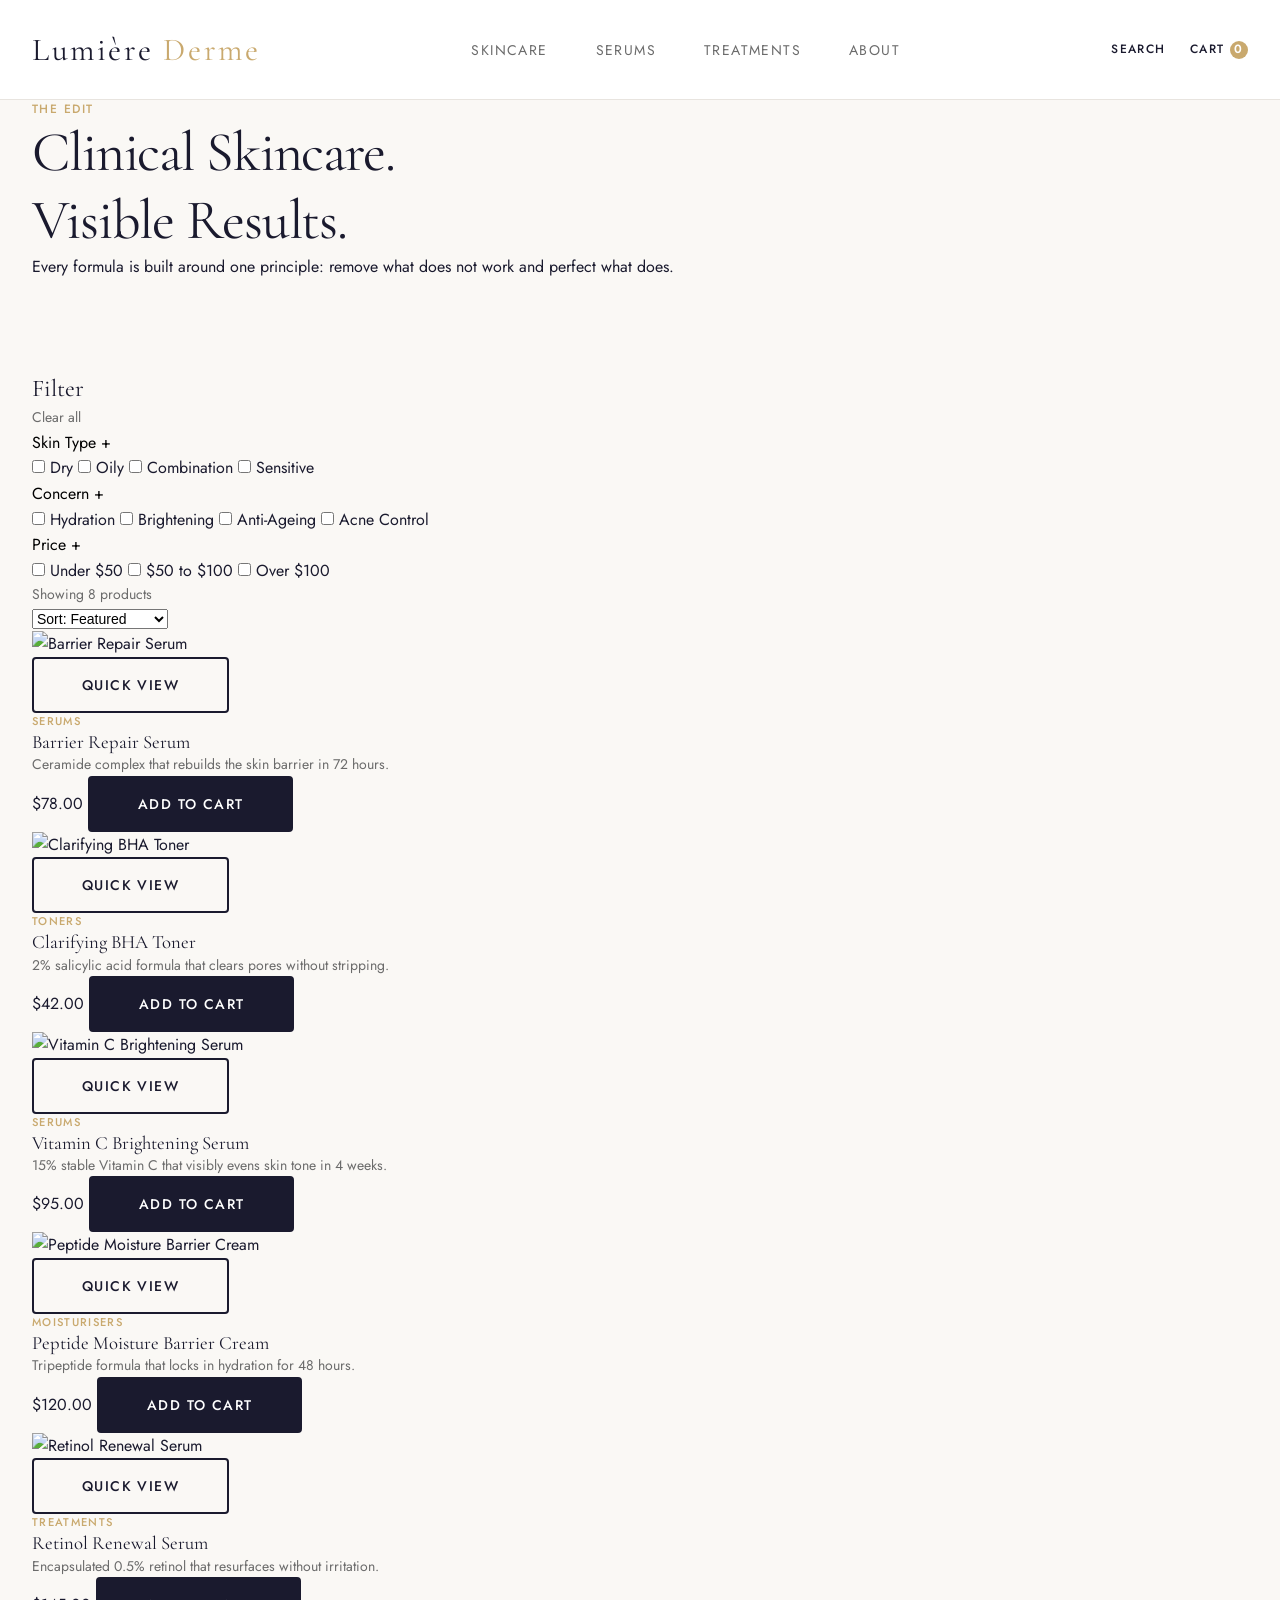
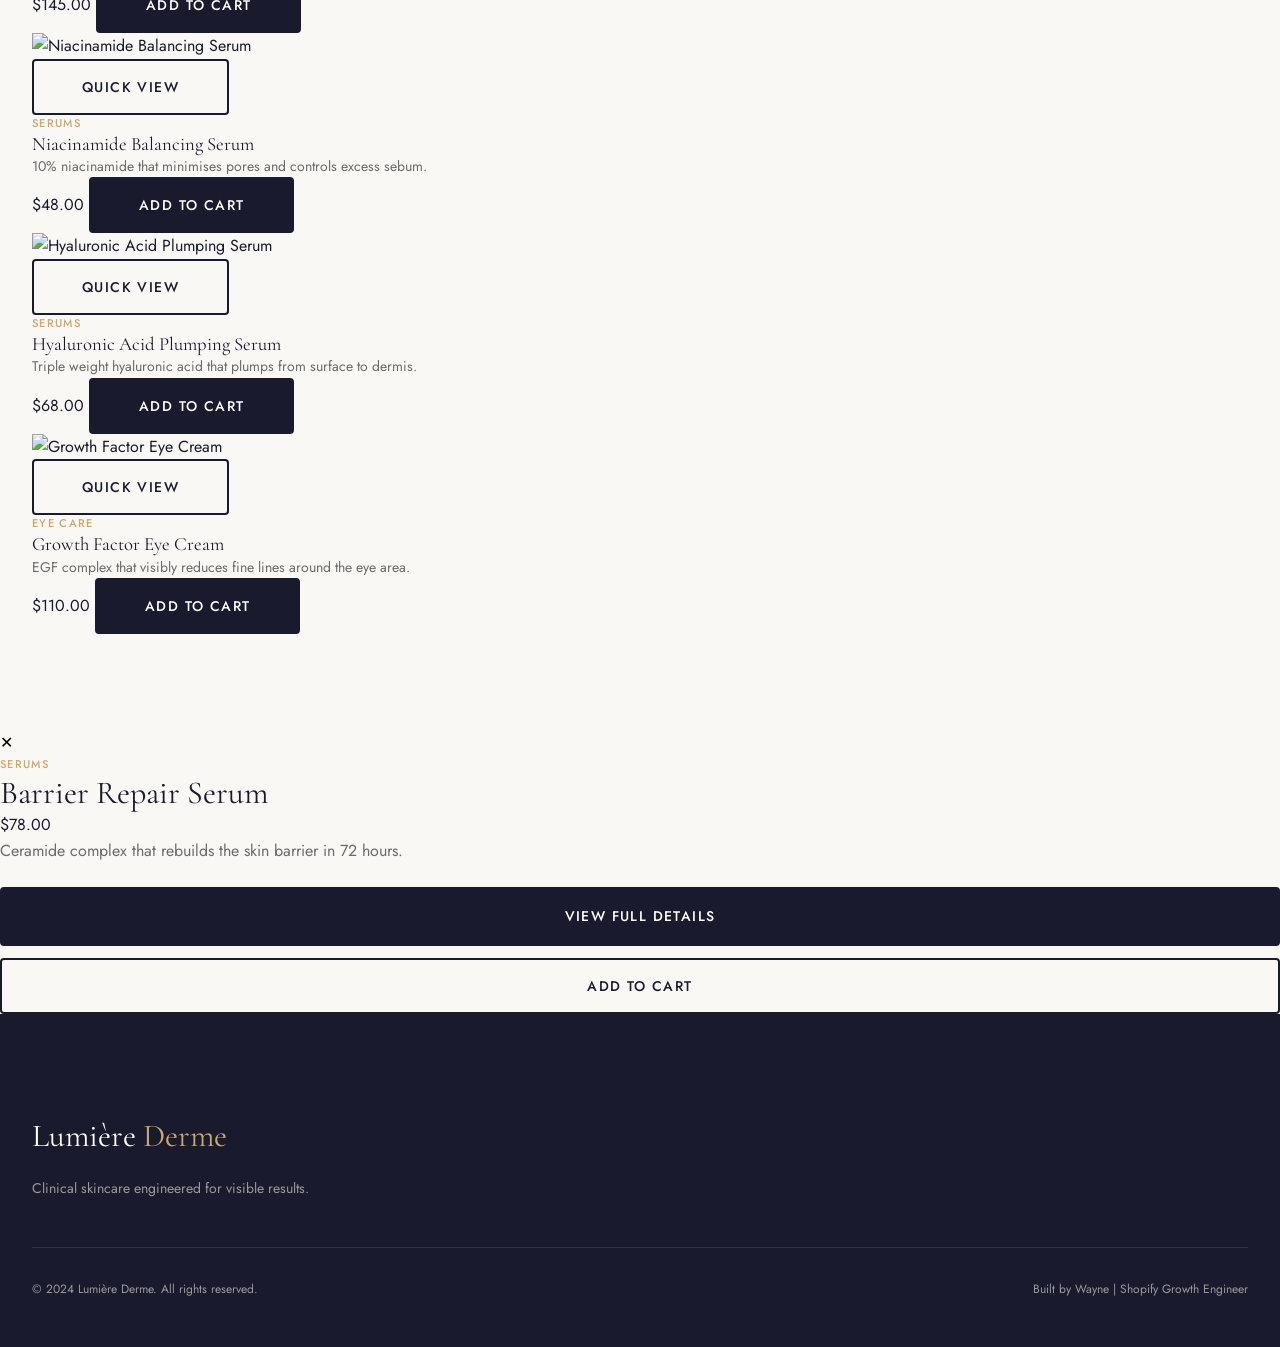
==== Index.html @ 7411b0d2 "Add initial Index.html for Lumière Derme" ====
<!DOCTYPE html>
<html lang="en">
<head>
  <meta charset="UTF-8" />
  <meta name="viewport" content="width=device-width, initial-scale=1.0" />
  <title>Collections — Lumière Derme</title>
  <meta name="description" content="Shop the Lumière Derme collection. Clinical skincare engineered for visible results." />

  <!-- Google Fonts -->
  <link rel="preconnect" href="https://fonts.googleapis.com" />
  <link rel="preconnect" href="https://fonts.gstatic.com" crossorigin />
  <link href="https://fonts.googleapis.com/css2?family=Cormorant+Garamond:wght@300;400;500;600&family=Jost:wght@300;400;500;600&display=swap" rel="stylesheet" />

  <!-- Styles -->
  <link rel="stylesheet" href="assets/css/theme.css" />
  <link rel="stylesheet" href="assets/css/sections.css" />
</head>

<body>

  <!-- ================================================
       NAVIGATION
       In Shopify: sections/header.liquid
       ================================================ -->
  <nav class="nav">
    <div class="container">
      <div class="nav__inner">
        <a href="index.html" class="nav__logo">Lumière <span>Derme</span></a>
        <ul class="nav__links">
          <li><a href="#">Skincare</a></li>
          <li><a href="#">Serums</a></li>
          <li><a href="#">Treatments</a></li>
          <li><a href="#">About</a></li>
        </ul>
        <div class="nav__actions">
          <a href="#" class="text-sm text-uppercase">Search</a>
          <a href="#" class="text-sm text-uppercase">
            Cart <span class="nav__cart-count">0</span>
          </a>
        </div>
      </div>
    </div>
  </nav>

  <!-- ================================================
       SECTION 1: COLLECTION HERO BANNER
       In Shopify: sections/collection-hero.liquid
       Schema: heading, subtext, background colour
       ================================================ -->
  <section class="collection-hero">
    <div class="container">
      <div class="collection-hero__inner">
        <p class="text-uppercase text-accent">The Edit</p>
        <h1 class="collection-hero__heading heading-xl">Clinical Skincare.<br>Visible Results.</h1>
        <p class="collection-hero__subtext">Every formula is built around one principle: remove what does not work and perfect what does.</p>
      </div>
    </div>
  </section>

  <!-- ================================================
       SECTION 2: COLLECTION GRID WITH FILTER SIDEBAR
       In Shopify: sections/main-collection.liquid
       Uses: Shopify Native Filter API + metafields
       ================================================ -->
  <section class="section collection-layout">
    <div class="container">
      <div class="collection-layout__inner">

        <!-- Filter Sidebar -->
        <!-- In Shopify: snippets/filter-sidebar.liquid -->
        <aside class="filter-sidebar">
          <div class="filter-sidebar__header">
            <h2 class="heading-sm">Filter</h2>
            <button class="filter-sidebar__clear text-sm text-secondary" id="clearFilters">Clear all</button>
          </div>

          <div class="filter-group">
            <button class="filter-group__toggle" data-target="skinType">
              <span>Skin Type</span>
              <span class="filter-group__icon">+</span>
            </button>
            <div class="filter-group__options" id="skinType">
              <label class="filter-option">
                <input type="checkbox" value="dry" /> Dry
              </label>
              <label class="filter-option">
                <input type="checkbox" value="oily" /> Oily
              </label>
              <label class="filter-option">
                <input type="checkbox" value="combination" /> Combination
              </label>
              <label class="filter-option">
                <input type="checkbox" value="sensitive" /> Sensitive
              </label>
            </div>
          </div>

          <div class="filter-group">
            <button class="filter-group__toggle" data-target="concern">
              <span>Concern</span>
              <span class="filter-group__icon">+</span>
            </button>
            <div class="filter-group__options" id="concern">
              <label class="filter-option">
                <input type="checkbox" value="hydration" /> Hydration
              </label>
              <label class="filter-option">
                <input type="checkbox" value="brightening" /> Brightening
              </label>
              <label class="filter-option">
                <input type="checkbox" value="anti-ageing" /> Anti-Ageing
              </label>
              <label class="filter-option">
                <input type="checkbox" value="acne" /> Acne Control
              </label>
            </div>
          </div>

          <div class="filter-group">
            <button class="filter-group__toggle" data-target="priceRange">
              <span>Price</span>
              <span class="filter-group__icon">+</span>
            </button>
            <div class="filter-group__options" id="priceRange">
              <label class="filter-option">
                <input type="checkbox" value="under50" /> Under $50
              </label>
              <label class="filter-option">
                <input type="checkbox" value="50to100" /> $50 to $100
              </label>
              <label class="filter-option">
                <input type="checkbox" value="over100" /> Over $100
              </label>
            </div>
          </div>

        </aside>

        <!-- Product Grid -->
        <div class="product-grid">

          <div class="product-grid__toolbar">
            <p class="text-sm text-secondary">Showing <span id="productCount">8</span> products</p>
            <select class="product-grid__sort text-sm">
              <option>Sort: Featured</option>
              <option>Price: Low to High</option>
              <option>Price: High to Low</option>
              <option>Best Selling</option>
            </select>
          </div>

          <div class="product-grid__items" id="productGrid">

            <!-- Product Card 1 -->
            <!-- In Shopify: snippets/product-card.liquid -->
            <div class="product-card" data-skin="dry" data-concern="hydration" data-price="50to100">
              <div class="product-card__image-wrap">
                <img src="assets/images/product-1.jpg" alt="Barrier Repair Serum" class="product-card__image" />
                <button class="product-card__quick-view btn btn--secondary" data-product="1">Quick View</button>
              </div>
              <div class="product-card__info">
                <p class="text-uppercase text-accent" style="font-size: 0.7rem;">Serums</p>
                <h3 class="product-card__title">Barrier Repair Serum</h3>
                <p class="product-card__desc text-sm text-secondary">Ceramide complex that rebuilds the skin barrier in 72 hours.</p>
                <div class="product-card__footer">
                  <span class="product-card__price">$78.00</span>
                  <button class="btn btn--primary product-card__atc">Add to Cart</button>
                </div>
              </div>
            </div>

            <!-- Product Card 2 -->
            <div class="product-card" data-skin="oily" data-concern="acne" data-price="under50">
              <div class="product-card__image-wrap">
                <img src="assets/images/product-2.jpg" alt="Clarifying BHA Toner" class="product-card__image" />
                <button class="product-card__quick-view btn btn--secondary" data-product="2">Quick View</button>
              </div>
              <div class="product-card__info">
                <p class="text-uppercase text-accent" style="font-size: 0.7rem;">Toners</p>
                <h3 class="product-card__title">Clarifying BHA Toner</h3>
                <p class="product-card__desc text-sm text-secondary">2% salicylic acid formula that clears pores without stripping.</p>
                <div class="product-card__footer">
                  <span class="product-card__price">$42.00</span>
                  <button class="btn btn--primary product-card__atc">Add to Cart</button>
                </div>
              </div>
            </div>

            <!-- Product Card 3 -->
            <div class="product-card" data-skin="combination" data-concern="brightening" data-price="50to100">
              <div class="product-card__image-wrap">
                <img src="assets/images/product-3.jpg" alt="Vitamin C Brightening Serum" class="product-card__image" />
                <button class="product-card__quick-view btn btn--secondary" data-product="3">Quick View</button>
              </div>
              <div class="product-card__info">
                <p class="text-uppercase text-accent" style="font-size: 0.7rem;">Serums</p>
                <h3 class="product-card__title">Vitamin C Brightening Serum</h3>
                <p class="product-card__desc text-sm text-secondary">15% stable Vitamin C that visibly evens skin tone in 4 weeks.</p>
                <div class="product-card__footer">
                  <span class="product-card__price">$95.00</span>
                  <button class="btn btn--primary product-card__atc">Add to Cart</button>
                </div>
              </div>
            </div>

            <!-- Product Card 4 -->
            <div class="product-card" data-skin="sensitive" data-concern="hydration" data-price="over100">
              <div class="product-card__image-wrap">
                <img src="assets/images/product-4.jpg" alt="Peptide Moisture Barrier Cream" class="product-card__image" />
                <button class="product-card__quick-view btn btn--secondary" data-product="4">Quick View</button>
              </div>
              <div class="product-card__info">
                <p class="text-uppercase text-accent" style="font-size: 0.7rem;">Moisturisers</p>
                <h3 class="product-card__title">Peptide Moisture Barrier Cream</h3>
                <p class="product-card__desc text-sm text-secondary">Tripeptide formula that locks in hydration for 48 hours.</p>
                <div class="product-card__footer">
                  <span class="product-card__price">$120.00</span>
                  <button class="btn btn--primary product-card__atc">Add to Cart</button>
                </div>
              </div>
            </div>

            <!-- Product Card 5 -->
            <div class="product-card" data-skin="dry" data-concern="anti-ageing" data-price="over100">
              <div class="product-card__image-wrap">
                <img src="assets/images/product-1.jpg" alt="Retinol Renewal Serum" class="product-card__image" />
                <button class="product-card__quick-view btn btn--secondary" data-product="5">Quick View</button>
              </div>
              <div class="product-card__info">
                <p class="text-uppercase text-accent" style="font-size: 0.7rem;">Treatments</p>
                <h3 class="product-card__title">Retinol Renewal Serum</h3>
                <p class="product-card__desc text-sm text-secondary">Encapsulated 0.5% retinol that resurfaces without irritation.</p>
                <div class="product-card__footer">
                  <span class="product-card__price">$145.00</span>
                  <button class="btn btn--primary product-card__atc">Add to Cart</button>
                </div>
              </div>
            </div>

            <!-- Product Card 6 -->
            <div class="product-card" data-skin="oily" data-concern="brightening" data-price="under50">
              <div class="product-card__image-wrap">
                <img src="assets/images/product-2.jpg" alt="Niacinamide Balancing Serum" class="product-card__image" />
                <button class="product-card__quick-view btn btn--secondary" data-product="6">Quick View</button>
              </div>
              <div class="product-card__info">
                <p class="text-uppercase text-accent" style="font-size: 0.7rem;">Serums</p>
                <h3 class="product-card__title">Niacinamide Balancing Serum</h3>
                <p class="product-card__desc text-sm text-secondary">10% niacinamide that minimises pores and controls excess sebum.</p>
                <div class="product-card__footer">
                  <span class="product-card__price">$48.00</span>
                  <button class="btn btn--primary product-card__atc">Add to Cart</button>
                </div>
              </div>
            </div>

            <!-- Product Card 7 -->
            <div class="product-card" data-skin="sensitive" data-concern="hydration" data-price="50to100">
              <div class="product-card__image-wrap">
                <img src="assets/images/product-3.jpg" alt="Hyaluronic Acid Plumping Serum" class="product-card__image" />
                <button class="product-card__quick-view btn btn--secondary" data-product="7">Quick View</button>
              </div>
              <div class="product-card__info">
                <p class="text-uppercase text-accent" style="font-size: 0.7rem;">Serums</p>
                <h3 class="product-card__title">Hyaluronic Acid Plumping Serum</h3>
                <p class="product-card__desc text-sm text-secondary">Triple weight hyaluronic acid that plumps from surface to dermis.</p>
                <div class="product-card__footer">
                  <span class="product-card__price">$68.00</span>
                  <button class="btn btn--primary product-card__atc">Add to Cart</button>
                </div>
              </div>
            </div>

            <!-- Product Card 8 -->
            <div class="product-card" data-skin="combination" data-concern="anti-ageing" data-price="over100">
              <div class="product-card__image-wrap">
                <img src="assets/images/product-4.jpg" alt="Growth Factor Eye Cream" class="product-card__image" />
                <button class="product-card__quick-view btn btn--secondary" data-product="8">Quick View</button>
              </div>
              <div class="product-card__info">
                <p class="text-uppercase text-accent" style="font-size: 0.7rem;">Eye Care</p>
                <h3 class="product-card__title">Growth Factor Eye Cream</h3>
                <p class="product-card__desc text-sm text-secondary">EGF complex that visibly reduces fine lines around the eye area.</p>
                <div class="product-card__footer">
                  <span class="product-card__price">$110.00</span>
                  <button class="btn btn--primary product-card__atc">Add to Cart</button>
                </div>
              </div>
            </div>

          </div>
        </div>
      </div>
    </div>
  </section>

  <!-- ================================================
       QUICK VIEW DRAWER
       In Shopify: snippets/quick-view-drawer.liquid
       Triggered by product card Quick View button
       ================================================ -->
  <div class="quick-view-overlay" id="quickViewOverlay"></div>
  <div class="quick-view-drawer" id="quickViewDrawer">
    <button class="quick-view-drawer__close" id="closeQuickView">✕</button>
    <div class="quick-view-drawer__inner">
      <div class="quick-view-drawer__image-wrap">
        <img src="assets/images/product-1.jpg" alt="" id="quickViewImage" />
      </div>
      <div class="quick-view-drawer__content">
        <p class="text-uppercase text-accent" style="font-size: 0.7rem;" id="quickViewCategory">Serums</p>
        <h2 class="heading-md" id="quickViewTitle">Barrier Repair Serum</h2>
        <p class="quick-view-drawer__price" id="quickViewPrice">$78.00</p>
        <p class="text-secondary" id="quickViewDesc">Ceramide complex that rebuilds the skin barrier in 72 hours.</p>
        <a href="product.html" class="btn btn--primary btn--full" style="margin-top: 1.5rem;">View Full Details</a>
        <button class="btn btn--secondary btn--full" style="margin-top: 0.75rem;">Add to Cart</button>
      </div>
    </div>
  </div>

  <!-- ================================================
       FOOTER
       In Shopify: sections/footer.liquid
       ================================================ -->
  <footer class="footer">
    <div class="container">
      <p class="footer__logo">Lumière <span style="color: var(--color-secondary);">Derme</span></p>
      <p class="footer__tagline">Clinical skincare engineered for visible results.</p>
      <div class="footer__bottom">
        <span>© 2024 Lumière Derme. All rights reserved.</span>
        <span>Built by Wayne | Shopify Growth Engineer</span>
      </div>
    </div>
  </footer>

  <!-- Scripts -->
  <script src="assets/js/main.js"></script>

</body>
</html>
---- assets/css/theme.css ----
/* ================================================
   LUMIÈRE DERME — BASE THEME VARIABLES
   Mirrors Dawn theme CSS architecture
   All sections inherit from these variables
   ================================================ */

:root {

  /* Brand Colours */
  --color-primary: #1a1a2e;
  --color-secondary: #c9a96e;
  --color-accent: #e8d5b7;
  --color-background: #faf8f5;
  --color-surface: #ffffff;
  --color-text-primary: #1a1a2e;
  --color-text-secondary: #6b6b6b;
  --color-text-light: #9a9a9a;
  --color-border: #e8e4df;
  --color-success: #2d6a4f;
  --color-error: #c1121f;

  /* Typography */
  --font-heading: 'Cormorant Garamond', Georgia, serif;
  --font-body: 'Jost', system-ui, sans-serif;
  --font-size-xs: 0.75rem;
  --font-size-sm: 0.875rem;
  --font-size-base: 1rem;
  --font-size-md: 1.125rem;
  --font-size-lg: 1.5rem;
  --font-size-xl: 2rem;
  --font-size-2xl: 2.75rem;
  --font-size-3xl: 3.5rem;
  --font-weight-regular: 400;
  --font-weight-medium: 500;
  --font-weight-bold: 600;
  --line-height-tight: 1.2;
  --line-height-normal: 1.6;
  --line-height-loose: 1.8;

  /* Spacing */
  --space-xs: 0.25rem;
  --space-sm: 0.5rem;
  --space-md: 1rem;
  --space-lg: 1.5rem;
  --space-xl: 2rem;
  --space-2xl: 3rem;
  --space-3xl: 4rem;
  --space-4xl: 6rem;

  /* Layout */
  --container-max: 1280px;
  --container-narrow: 960px;
  --grid-gap: 1.5rem;
  --border-radius-sm: 4px;
  --border-radius-md: 8px;
  --border-radius-lg: 16px;
  --border-radius-full: 9999px;

  /* Shadows */
  --shadow-sm: 0 1px 3px rgba(26, 26, 46, 0.08);
  --shadow-md: 0 4px 12px rgba(26, 26, 46, 0.12);
  --shadow-lg: 0 8px 24px rgba(26, 26, 46, 0.16);

  /* Transitions */
  --transition-fast: 150ms ease;
  --transition-base: 250ms ease;
  --transition-slow: 400ms ease;

}

/* ================================================
   RESET & BASE STYLES
   ================================================ */

*, *::before, *::after {
  box-sizing: border-box;
  margin: 0;
  padding: 0;
}

html {
  font-size: 16px;
  scroll-behavior: smooth;
}

body {
  font-family: var(--font-body);
  font-size: var(--font-size-base);
  color: var(--color-text-primary);
  background-color: var(--color-background);
  line-height: var(--line-height-normal);
  -webkit-font-smoothing: antialiased;
}

h1, h2, h3, h4, h5, h6 {
  font-family: var(--font-heading);
  font-weight: var(--font-weight-regular);
  line-height: var(--line-height-tight);
  color: var(--color-text-primary);
}

a {
  color: inherit;
  text-decoration: none;
  transition: opacity var(--transition-fast);
}

a:hover {
  opacity: 0.75;
}

img {
  max-width: 100%;
  height: auto;
  display: block;
}

button {
  cursor: pointer;
  border: none;
  background: none;
  font-family: var(--font-body);
  font-size: var(--font-size-base);
  transition: all var(--transition-base);
}

/* ================================================
   LAYOUT UTILITIES
   ================================================ */

.container {
  max-width: var(--container-max);
  margin: 0 auto;
  padding: 0 var(--space-xl);
}

.container--narrow {
  max-width: var(--container-narrow);
  margin: 0 auto;
  padding: 0 var(--space-xl);
}

.section {
  padding: var(--space-4xl) 0;
}

.section--sm {
  padding: var(--space-2xl) 0;
}

/* ================================================
   TYPOGRAPHY UTILITIES
   ================================================ */

.heading-xl {
  font-size: var(--font-size-3xl);
  letter-spacing: -0.02em;
}

.heading-lg {
  font-size: var(--font-size-2xl);
  letter-spacing: -0.01em;
}

.heading-md {
  font-size: var(--font-size-xl);
}

.heading-sm {
  font-size: var(--font-size-lg);
}

.text-secondary {
  color: var(--color-text-secondary);
}

.text-accent {
  color: var(--color-secondary);
}

.text-sm {
  font-size: var(--font-size-sm);
}

.text-xs {
  font-size: var(--font-size-xs);
}

.text-center {
  text-align: center;
}

.text-uppercase {
  text-transform: uppercase;
  letter-spacing: 0.12em;
  font-size: var(--font-size-xs);
  font-weight: var(--font-weight-medium);
}

/* ================================================
   BUTTON STYLES
   ================================================ */

.btn {
  display: inline-flex;
  align-items: center;
  justify-content: center;
  padding: var(--space-md) var(--space-2xl);
  border-radius: var(--border-radius-sm);
  font-size: var(--font-size-sm);
  font-weight: var(--font-weight-medium);
  text-transform: uppercase;
  letter-spacing: 0.1em;
  transition: all var(--transition-base);
  cursor: pointer;
}

.btn--primary {
  background-color: var(--color-primary);
  color: var(--color-surface);
  border: 2px solid var(--color-primary);
}

.btn--primary:hover {
  background-color: transparent;
  color: var(--color-primary);
}

.btn--secondary {
  background-color: transparent;
  color: var(--color-primary);
  border: 2px solid var(--color-primary);
}

.btn--secondary:hover {
  background-color: var(--color-primary);
  color: var(--color-surface);
}

.btn--accent {
  background-color: var(--color-secondary);
  color: var(--color-surface);
  border: 2px solid var(--color-secondary);
}

.btn--accent:hover {
  background-color: transparent;
  color: var(--color-secondary);
}

.btn--full {
  width: 100%;
}

/* ================================================
   NAVIGATION BASE
   ================================================ */

.nav {
  position: sticky;
  top: 0;
  z-index: 100;
  background-color: var(--color-surface);
  border-bottom: 1px solid var(--color-border);
  padding: var(--space-lg) 0;
}

.nav__inner {
  display: flex;
  align-items: center;
  justify-content: space-between;
}

.nav__logo {
  font-family: var(--font-heading);
  font-size: var(--font-size-xl);
  letter-spacing: 0.08em;
  color: var(--color-primary);
}

.nav__logo span {
  color: var(--color-secondary);
}

.nav__links {
  display: flex;
  gap: var(--space-2xl);
  list-style: none;
}

.nav__links a {
  font-size: var(--font-size-sm);
  text-transform: uppercase;
  letter-spacing: 0.1em;
  color: var(--color-text-secondary);
}

.nav__links a:hover {
  color: var(--color-primary);
  opacity: 1;
}

.nav__actions {
  display: flex;
  align-items: center;
  gap: var(--space-lg);
}

.nav__cart-count {
  display: inline-flex;
  align-items: center;
  justify-content: center;
  width: 18px;
  height: 18px;
  background-color: var(--color-secondary);
  color: var(--color-surface);
  border-radius: var(--border-radius-full);
  font-size: var(--font-size-xs);
  font-weight: var(--font-weight-bold);
}

/* ================================================
   FOOTER BASE
   ================================================ */

.footer {
  background-color: var(--color-primary);
  color: var(--color-accent);
  padding: var(--space-4xl) 0 var(--space-2xl);
}

.footer__logo {
  font-family: var(--font-heading);
  font-size: var(--font-size-xl);
  color: var(--color-surface);
  margin-bottom: var(--space-md);
}

.footer__tagline {
  font-size: var(--font-size-sm);
  color: var(--color-text-light);
  margin-bottom: var(--space-2xl);
}

.footer__bottom {
  border-top: 1px solid rgba(255,255,255,0.1);
  padding-top: var(--space-xl);
  font-size: var(--font-size-xs);
  color: var(--color-text-light);
  display: flex;
  justify-content: space-between;
  align-items: center;
}

/* ================================================
   RESPONSIVE BASE
   ================================================ */

@media (max-width: 768px) {

  .container {
    padding: 0 var(--space-lg);
  }

  .heading-xl {
    font-size: var(--font-size-2xl);
  }

  .heading-lg {
    font-size: var(--font-size-xl);
  }

  .nav__links {
    display: none;
  }

  .section {
    padding: var(--space-3xl) 0;
  }

}
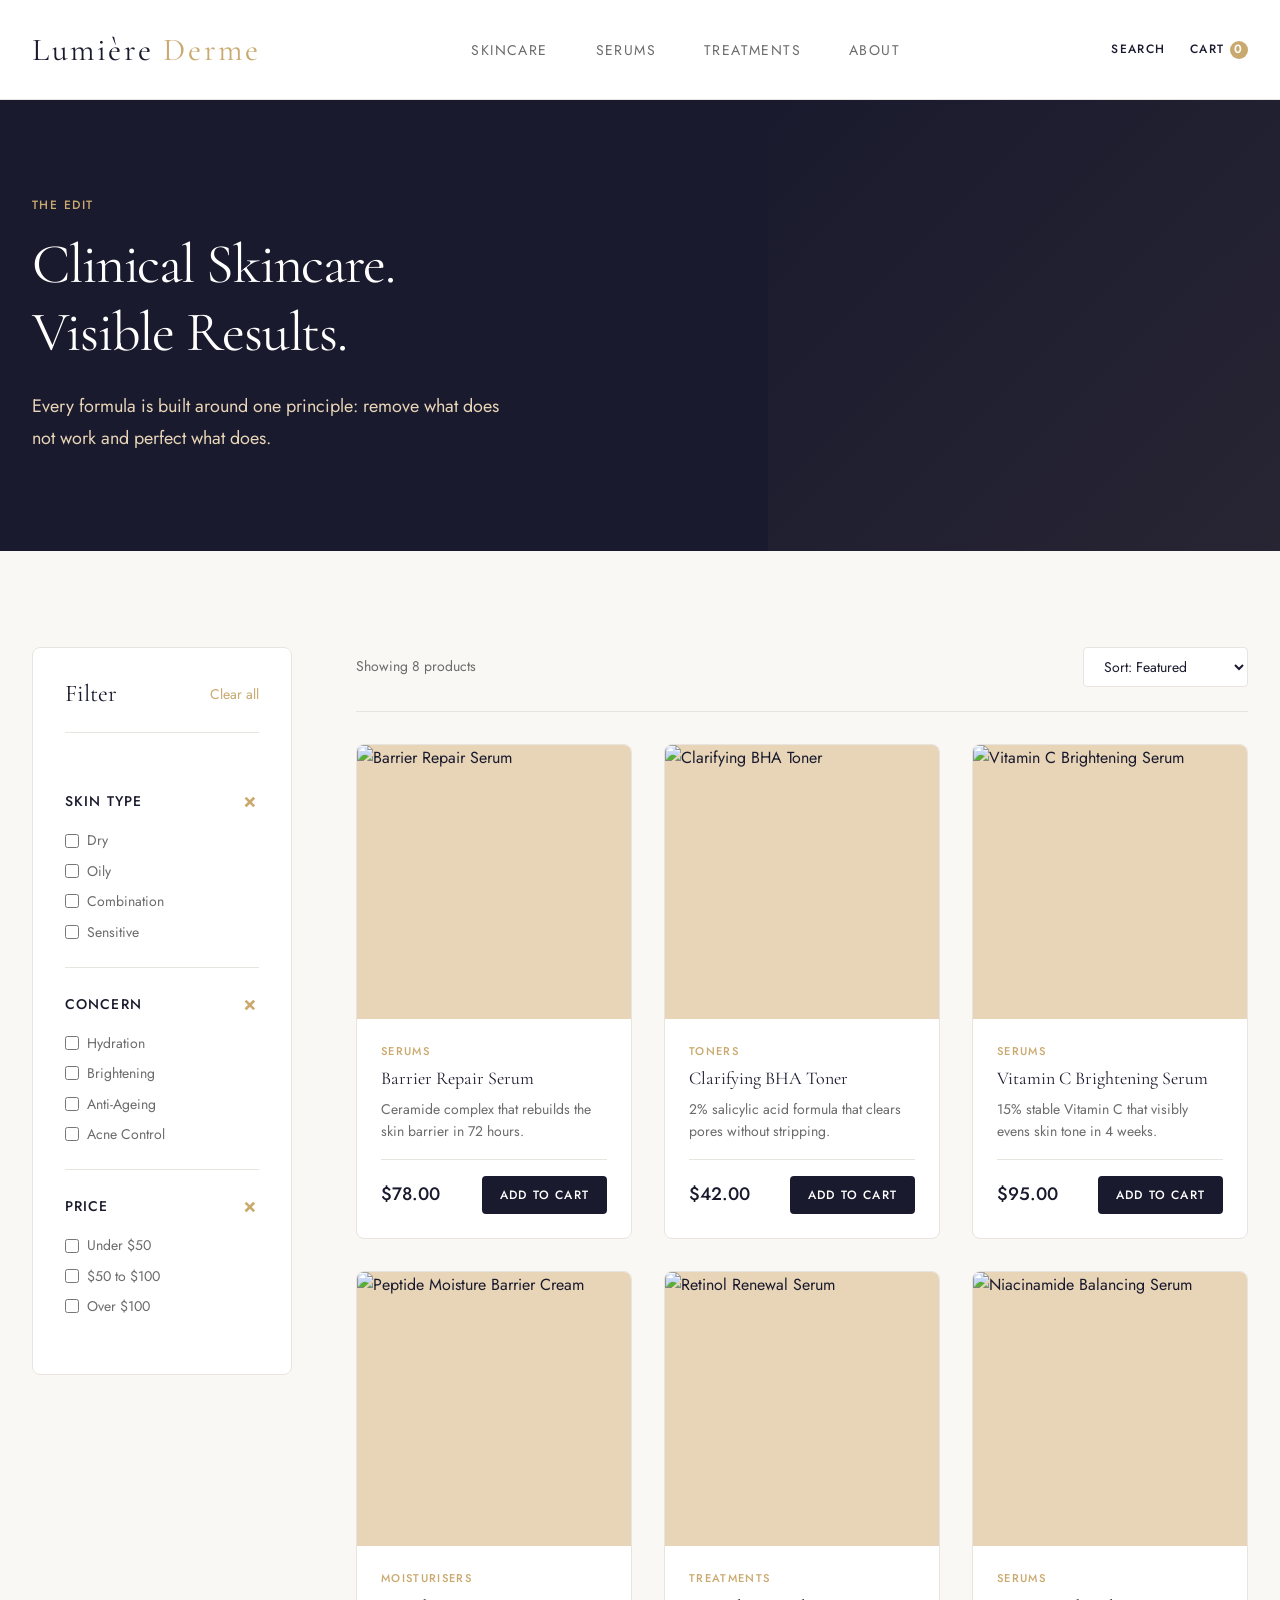
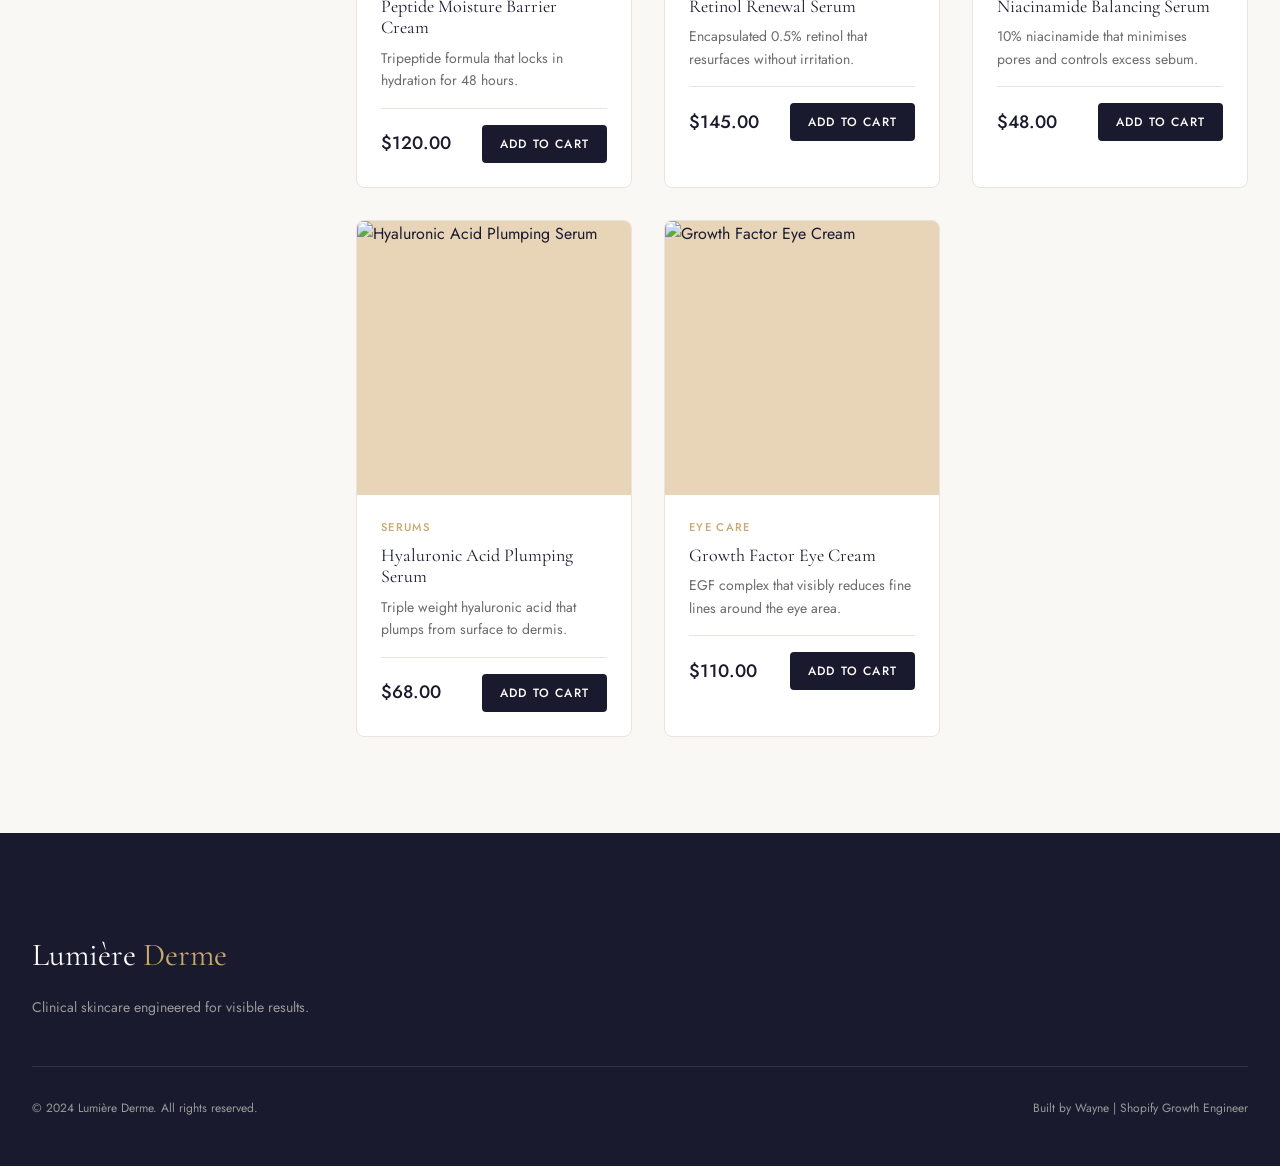
==== commit 3df320c1: "Update product images to use external URLs" ====
--- a/Index.html
+++ b/Index.html
@@ -155,7 +155,7 @@
             <!-- In Shopify: snippets/product-card.liquid -->
             <div class="product-card" data-skin="dry" data-concern="hydration" data-price="50to100">
               <div class="product-card__image-wrap">
-                <img src="assets/images/product-1.jpg" alt="Barrier Repair Serum" class="product-card__image" />
+                <img src="https://images.unsplash.com/photo-1670201203295-172ff07b1cf8?w=800&auto=format&fit=crop" alt="Barrier Repair Serum" class="product-card__image" />
                 <button class="product-card__quick-view btn btn--secondary" data-product="1">Quick View</button>
               </div>
               <div class="product-card__info">
@@ -172,7 +172,7 @@
             <!-- Product Card 2 -->
             <div class="product-card" data-skin="oily" data-concern="acne" data-price="under50">
               <div class="product-card__image-wrap">
-                <img src="assets/images/product-2.jpg" alt="Clarifying BHA Toner" class="product-card__image" />
+                <img src="https://images.unsplash.com/photo-1629732097571-b042b35aa3ed?w=800&auto=format&fit=crop" alt="Clarifying BHA Toner" class="product-card__image" />
                 <button class="product-card__quick-view btn btn--secondary" data-product="2">Quick View</button>
               </div>
               <div class="product-card__info">
@@ -189,7 +189,7 @@
             <!-- Product Card 3 -->
             <div class="product-card" data-skin="combination" data-concern="brightening" data-price="50to100">
               <div class="product-card__image-wrap">
-                <img src="assets/images/product-3.jpg" alt="Vitamin C Brightening Serum" class="product-card__image" />
+                <img src="https://images.unsplash.com/photo-1746227638992-50b1e1e0d96b?w=800&auto=format&fit=crop" alt="Vitamin C Brightening Serum" class="product-card__image" />
                 <button class="product-card__quick-view btn btn--secondary" data-product="3">Quick View</button>
               </div>
               <div class="product-card__info">
@@ -206,7 +206,7 @@
             <!-- Product Card 4 -->
             <div class="product-card" data-skin="sensitive" data-concern="hydration" data-price="over100">
               <div class="product-card__image-wrap">
-                <img src="assets/images/product-4.jpg" alt="Peptide Moisture Barrier Cream" class="product-card__image" />
+                <img src="https://images.unsplash.com/photo-1670201203295-172ff07b1cf8?w=800&auto=format&fit=crop" alt="Peptide Moisture Barrier Cream" class="product-card__image" />
                 <button class="product-card__quick-view btn btn--secondary" data-product="4">Quick View</button>
               </div>
               <div class="product-card__info">
@@ -223,7 +223,7 @@
             <!-- Product Card 5 -->
             <div class="product-card" data-skin="dry" data-concern="anti-ageing" data-price="over100">
               <div class="product-card__image-wrap">
-                <img src="assets/images/product-1.jpg" alt="Retinol Renewal Serum" class="product-card__image" />
+                <img src="https://images.unsplash.com/photo-1746227638992-50b1e1e0d96b?w=800&auto=format&fit=crop" alt="Retinol Renewal Serum" class="product-card__image" />
                 <button class="product-card__quick-view btn btn--secondary" data-product="5">Quick View</button>
               </div>
               <div class="product-card__info">
@@ -240,7 +240,7 @@
             <!-- Product Card 6 -->
             <div class="product-card" data-skin="oily" data-concern="brightening" data-price="under50">
               <div class="product-card__image-wrap">
-                <img src="assets/images/product-2.jpg" alt="Niacinamide Balancing Serum" class="product-card__image" />
+                <img src="https://images.unsplash.com/photo-1670201203295-172ff07b1cf8?w=800&auto=format&fit=crop" alt="Niacinamide Balancing Serum" class="product-card__image" />
                 <button class="product-card__quick-view btn btn--secondary" data-product="6">Quick View</button>
               </div>
               <div class="product-card__info">
@@ -257,7 +257,7 @@
             <!-- Product Card 7 -->
             <div class="product-card" data-skin="sensitive" data-concern="hydration" data-price="50to100">
               <div class="product-card__image-wrap">
-                <img src="assets/images/product-3.jpg" alt="Hyaluronic Acid Plumping Serum" class="product-card__image" />
+                <img src="https://images.unsplash.com/photo-1670201203295-172ff07b1cf8?w=800&auto=format&fit=crop" alt="Hyaluronic Acid Plumping Serum" class="product-card__image" />
                 <button class="product-card__quick-view btn btn--secondary" data-product="7">Quick View</button>
               </div>
               <div class="product-card__info">
@@ -274,7 +274,7 @@
             <!-- Product Card 8 -->
             <div class="product-card" data-skin="combination" data-concern="anti-ageing" data-price="over100">
               <div class="product-card__image-wrap">
-                <img src="assets/images/product-4.jpg" alt="Growth Factor Eye Cream" class="product-card__image" />
+                <img src="https://images.unsplash.com/photo-1670201203295-172ff07b1cf8?w=800&auto=format&fit=crop" alt="Growth Factor Eye Cream" class="product-card__image" />
                 <button class="product-card__quick-view btn btn--secondary" data-product="8">Quick View</button>
               </div>
               <div class="product-card__info">
--- a/assets/css/sections.css
+++ b/assets/css/sections.css
@@ -0,0 +1,880 @@
+/* ================================================
+   LUMIÈRE DERME — SECTIONS CSS
+   All section-specific styles
+   Inherits variables from theme.css
+   ================================================ */
+
+
+/* ================================================
+   COLLECTION HERO BANNER
+   In Shopify: sections/collection-hero.liquid
+   ================================================ */
+
+.collection-hero {
+  background-color: var(--color-primary);
+  padding: var(--space-4xl) 0;
+  position: relative;
+  overflow: hidden;
+}
+
+.collection-hero::before {
+  content: '';
+  position: absolute;
+  top: 0;
+  right: 0;
+  width: 40%;
+  height: 100%;
+  background: linear-gradient(135deg, transparent, rgba(201, 169, 110, 0.08));
+  pointer-events: none;
+}
+
+.collection-hero__inner {
+  max-width: 640px;
+}
+
+.collection-hero__inner .text-uppercase {
+  color: var(--color-secondary);
+  margin-bottom: var(--space-md);
+  display: block;
+}
+
+.collection-hero__heading {
+  color: var(--color-surface);
+  margin-bottom: var(--space-lg);
+  font-size: clamp(2rem, 5vw, 3.5rem);
+}
+
+.collection-hero__subtext {
+  color: var(--color-accent);
+  font-size: var(--font-size-md);
+  line-height: var(--line-height-loose);
+  max-width: 480px;
+}
+
+
+/* ================================================
+   COLLECTION LAYOUT — FILTER + GRID
+   In Shopify: sections/main-collection.liquid
+   ================================================ */
+
+.collection-layout__inner {
+  display: grid;
+  grid-template-columns: 260px 1fr;
+  gap: var(--space-3xl);
+  align-items: start;
+}
+
+
+/* ================================================
+   FILTER SIDEBAR
+   In Shopify: snippets/filter-sidebar.liquid
+   ================================================ */
+
+.filter-sidebar {
+  position: sticky;
+  top: 100px;
+  background-color: var(--color-surface);
+  border: 1px solid var(--color-border);
+  border-radius: var(--border-radius-md);
+  padding: var(--space-xl);
+}
+
+.filter-sidebar__header {
+  display: flex;
+  justify-content: space-between;
+  align-items: center;
+  margin-bottom: var(--space-xl);
+  padding-bottom: var(--space-lg);
+  border-bottom: 1px solid var(--color-border);
+}
+
+.filter-sidebar__clear {
+  background: none;
+  border: none;
+  cursor: pointer;
+  color: var(--color-secondary);
+  font-size: var(--font-size-sm);
+  padding: 0;
+  transition: opacity var(--transition-fast);
+}
+
+.filter-sidebar__clear:hover {
+  opacity: 0.7;
+}
+
+.filter-group {
+  border-bottom: 1px solid var(--color-border);
+  padding: var(--space-lg) 0;
+}
+
+.filter-group:last-child {
+  border-bottom: none;
+}
+
+.filter-group__toggle {
+  width: 100%;
+  display: flex;
+  justify-content: space-between;
+  align-items: center;
+  background: none;
+  border: none;
+  cursor: pointer;
+  padding: 0;
+  font-size: var(--font-size-sm);
+  font-weight: var(--font-weight-medium);
+  color: var(--color-text-primary);
+  text-transform: uppercase;
+  letter-spacing: 0.08em;
+}
+
+.filter-group__icon {
+  font-size: var(--font-size-lg);
+  color: var(--color-secondary);
+  transition: transform var(--transition-fast);
+  line-height: 1;
+}
+
+.filter-group__icon.open {
+  transform: rotate(45deg);
+}
+
+.filter-group__options {
+  display: none;
+  flex-direction: column;
+  gap: var(--space-sm);
+  margin-top: var(--space-md);
+}
+
+.filter-group__options.open {
+  display: flex;
+}
+
+.filter-option {
+  display: flex;
+  align-items: center;
+  gap: var(--space-sm);
+  font-size: var(--font-size-sm);
+  color: var(--color-text-secondary);
+  cursor: pointer;
+  transition: color var(--transition-fast);
+}
+
+.filter-option:hover {
+  color: var(--color-text-primary);
+}
+
+.filter-option input[type="checkbox"] {
+  accent-color: var(--color-secondary);
+  width: 14px;
+  height: 14px;
+}
+
+
+/* ================================================
+   PRODUCT GRID
+   In Shopify: sections/main-collection.liquid
+   ================================================ */
+
+.product-grid__toolbar {
+  display: flex;
+  justify-content: space-between;
+  align-items: center;
+  margin-bottom: var(--space-xl);
+  padding-bottom: var(--space-lg);
+  border-bottom: 1px solid var(--color-border);
+}
+
+.product-grid__sort {
+  border: 1px solid var(--color-border);
+  border-radius: var(--border-radius-sm);
+  padding: var(--space-sm) var(--space-md);
+  background-color: var(--color-surface);
+  color: var(--color-text-primary);
+  cursor: pointer;
+  font-family: var(--font-body);
+}
+
+.product-grid__items {
+  display: grid;
+  grid-template-columns: repeat(3, 1fr);
+  gap: var(--space-xl);
+}
+
+
+/* ================================================
+   PRODUCT CARD WITH QUICK VIEW
+   In Shopify: snippets/product-card.liquid
+   ================================================ */
+
+.product-card {
+  background-color: var(--color-surface);
+  border-radius: var(--border-radius-md);
+  overflow: hidden;
+  border: 1px solid var(--color-border);
+  transition: box-shadow var(--transition-base), transform var(--transition-base);
+}
+
+.product-card:hover {
+  box-shadow: var(--shadow-lg);
+  transform: translateY(-4px);
+}
+
+.product-card__image-wrap {
+  position: relative;
+  overflow: hidden;
+  aspect-ratio: 1 / 1;
+  background-color: var(--color-accent);
+}
+
+.product-card__image {
+  width: 100%;
+  height: 100%;
+  object-fit: cover;
+  transition: transform var(--transition-slow);
+}
+
+.product-card:hover .product-card__image {
+  transform: scale(1.04);
+}
+
+.product-card__quick-view {
+  position: absolute;
+  bottom: var(--space-md);
+  left: 50%;
+  transform: translateX(-50%) translateY(8px);
+  opacity: 0;
+  white-space: nowrap;
+  font-size: var(--font-size-xs);
+  padding: var(--space-sm) var(--space-lg);
+  background-color: var(--color-surface);
+  color: var(--color-primary);
+  border: 1px solid var(--color-primary);
+  border-radius: var(--border-radius-sm);
+  transition: all var(--transition-base);
+}
+
+.product-card:hover .product-card__quick-view {
+  opacity: 1;
+  transform: translateX(-50%) translateY(0);
+}
+
+.product-card__info {
+  padding: var(--space-lg);
+  display: flex;
+  flex-direction: column;
+  gap: var(--space-sm);
+}
+
+.product-card__title {
+  font-family: var(--font-heading);
+  font-size: var(--font-size-md);
+  font-weight: var(--font-weight-regular);
+  color: var(--color-text-primary);
+}
+
+.product-card__desc {
+  line-height: var(--line-height-normal);
+  flex: 1;
+}
+
+.product-card__footer {
+  display: flex;
+  justify-content: space-between;
+  align-items: center;
+  margin-top: var(--space-sm);
+  padding-top: var(--space-md);
+  border-top: 1px solid var(--color-border);
+}
+
+.product-card__price {
+  font-size: var(--font-size-md);
+  font-weight: var(--font-weight-medium);
+  color: var(--color-text-primary);
+}
+
+.product-card__atc {
+  font-size: var(--font-size-xs);
+  padding: var(--space-sm) var(--space-md);
+}
+
+
+/* ================================================
+   QUICK VIEW DRAWER
+   In Shopify: snippets/quick-view-drawer.liquid
+   ================================================ */
+
+.quick-view-overlay {
+  position: fixed;
+  inset: 0;
+  background-color: rgba(26, 26, 46, 0.5);
+  z-index: 200;
+  opacity: 0;
+  pointer-events: none;
+  transition: opacity var(--transition-base);
+}
+
+.quick-view-overlay.open {
+  opacity: 1;
+  pointer-events: all;
+}
+
+.quick-view-drawer {
+  position: fixed;
+  right: 0;
+  top: 0;
+  height: 100%;
+  width: 480px;
+  max-width: 90vw;
+  background-color: var(--color-surface);
+  z-index: 300;
+  transform: translateX(100%);
+  transition: transform var(--transition-slow);
+  overflow-y: auto;
+  padding: var(--space-2xl);
+}
+
+.quick-view-drawer.open {
+  transform: translateX(0);
+}
+
+.quick-view-drawer__close {
+  position: absolute;
+  top: var(--space-lg);
+  right: var(--space-lg);
+  background: none;
+  border: none;
+  font-size: var(--font-size-lg);
+  cursor: pointer;
+  color: var(--color-text-secondary);
+  transition: color var(--transition-fast);
+}
+
+.quick-view-drawer__close:hover {
+  color: var(--color-text-primary);
+}
+
+.quick-view-drawer__inner {
+  margin-top: var(--space-2xl);
+  display: flex;
+  flex-direction: column;
+  gap: var(--space-xl);
+}
+
+.quick-view-drawer__image-wrap {
+  aspect-ratio: 1 / 1;
+  border-radius: var(--border-radius-md);
+  overflow: hidden;
+  background-color: var(--color-accent);
+}
+
+.quick-view-drawer__image-wrap img {
+  width: 100%;
+  height: 100%;
+  object-fit: cover;
+}
+
+.quick-view-drawer__content {
+  display: flex;
+  flex-direction: column;
+  gap: var(--space-md);
+}
+
+.quick-view-drawer__price {
+  font-size: var(--font-size-xl);
+  font-family: var(--font-heading);
+  color: var(--color-text-primary);
+}
+
+
+/* ================================================
+   PRODUCT HERO
+   In Shopify: sections/main-product.liquid
+   ================================================ */
+
+.product-hero__inner {
+  display: grid;
+  grid-template-columns: 1fr 1fr;
+  gap: var(--space-4xl);
+  align-items: start;
+}
+
+.product-hero__gallery {
+  display: flex;
+  flex-direction: column;
+  gap: var(--space-md);
+  position: sticky;
+  top: 100px;
+}
+
+.product-hero__main-image {
+  aspect-ratio: 1 / 1;
+  border-radius: var(--border-radius-md);
+  overflow: hidden;
+  background-color: var(--color-accent);
+}
+
+.product-hero__main-image img {
+  width: 100%;
+  height: 100%;
+  object-fit: cover;
+  transition: opacity var(--transition-base);
+}
+
+.product-hero__thumbnails {
+  display: flex;
+  gap: var(--space-md);
+}
+
+.product-hero__thumb {
+  width: 80px;
+  height: 80px;
+  border-radius: var(--border-radius-sm);
+  overflow: hidden;
+  border: 2px solid transparent;
+  cursor: pointer;
+  transition: border-color var(--transition-fast);
+  background-color: var(--color-accent);
+}
+
+.product-hero__thumb.active {
+  border-color: var(--color-secondary);
+}
+
+.product-hero__thumb img {
+  width: 100%;
+  height: 100%;
+  object-fit: cover;
+}
+
+.product-hero__info {
+  display: flex;
+  flex-direction: column;
+  gap: var(--space-lg);
+}
+
+.product-hero__title {
+  font-size: clamp(1.5rem, 3vw, 2.5rem);
+}
+
+.product-hero__price {
+  font-size: var(--font-size-2xl);
+  font-family: var(--font-heading);
+  color: var(--color-text-primary);
+}
+
+.product-hero__desc {
+  line-height: var(--line-height-loose);
+  font-size: var(--font-size-md);
+}
+
+.product-hero__atc {
+  padding: var(--space-lg) var(--space-2xl);
+  font-size: var(--font-size-base);
+}
+
+
+/* ================================================
+   TRUST BADGES
+   In Shopify: snippets/trust-badges.liquid
+   ================================================ */
+
+.trust-badges {
+  display: flex;
+  flex-wrap: wrap;
+  gap: var(--space-md);
+  padding: var(--space-md) 0;
+  border-top: 1px solid var(--color-border);
+  border-bottom: 1px solid var(--color-border);
+}
+
+.trust-badge {
+  display: flex;
+  align-items: center;
+  gap: var(--space-xs);
+}
+
+.trust-badge__icon {
+  color: var(--color-success);
+  font-size: var(--font-size-sm);
+  font-weight: var(--font-weight-bold);
+}
+
+.trust-badge__text {
+  color: var(--color-text-secondary);
+}
+
+
+/* ================================================
+   VARIANT SELECTOR
+   In Shopify: snippets/variant-selector.liquid
+   ================================================ */
+
+.variant-selector__options {
+  display: flex;
+  gap: var(--space-sm);
+  margin-top: var(--space-sm);
+}
+
+.variant-option {
+  padding: var(--space-sm) var(--space-lg);
+  border: 1px solid var(--color-border);
+  border-radius: var(--border-radius-sm);
+  font-size: var(--font-size-sm);
+  color: var(--color-text-secondary);
+  background-color: var(--color-surface);
+  cursor: pointer;
+  transition: all var(--transition-fast);
+}
+
+.variant-option:hover {
+  border-color: var(--color-primary);
+  color: var(--color-text-primary);
+}
+
+.variant-option.active {
+  border-color: var(--color-primary);
+  background-color: var(--color-primary);
+  color: var(--color-surface);
+}
+
+
+/* ================================================
+   PRODUCT TABS
+   In Shopify: sections/product-tabs.liquid
+   ================================================ */
+
+.product-tabs {
+  background-color: var(--color-surface);
+  border-top: 1px solid var(--color-border);
+  border-bottom: 1px solid var(--color-border);
+}
+
+.tabs__nav {
+  display: flex;
+  border-bottom: 1px solid var(--color-border);
+  margin-bottom: var(--space-2xl);
+  gap: 0;
+}
+
+.tabs__trigger {
+  padding: var(--space-lg) var(--space-xl);
+  background: none;
+  border: none;
+  border-bottom: 2px solid transparent;
+  font-size: var(--font-size-sm);
+  text-transform: uppercase;
+  letter-spacing: 0.08em;
+  color: var(--color-text-secondary);
+  cursor: pointer;
+  transition: all var(--transition-fast);
+  margin-bottom: -1px;
+}
+
+.tabs__trigger:hover {
+  color: var(--color-text-primary);
+}
+
+.tabs__trigger.active {
+  color: var(--color-primary);
+  border-bottom-color: var(--color-secondary);
+}
+
+.tab-panel {
+  display: none;
+}
+
+.tab-panel.active {
+  display: block;
+}
+
+.ingredient-grid {
+  display: grid;
+  grid-template-columns: repeat(2, 1fr);
+  gap: var(--space-xl);
+}
+
+.ingredient-card {
+  background-color: var(--color-background);
+  border-radius: var(--border-radius-md);
+  padding: var(--space-xl);
+  border: 1px solid var(--color-border);
+}
+
+.ingredient-card h4 {
+  font-family: var(--font-heading);
+  font-size: var(--font-size-lg);
+  margin: var(--space-xs) 0 var(--space-sm);
+}
+
+.how-to-steps {
+  display: flex;
+  flex-direction: column;
+  gap: var(--space-xl);
+}
+
+.how-to-step {
+  display: flex;
+  gap: var(--space-xl);
+  align-items: flex-start;
+}
+
+.how-to-step__number {
+  font-family: var(--font-heading);
+  font-size: var(--font-size-2xl);
+  color: var(--color-secondary);
+  line-height: 1;
+  flex-shrink: 0;
+  width: 48px;
+}
+
+.how-to-step h4 {
+  font-family: var(--font-heading);
+  font-size: var(--font-size-lg);
+  margin-bottom: var(--space-xs);
+}
+
+.results-grid {
+  display: grid;
+  grid-template-columns: repeat(4, 1fr);
+  gap: var(--space-xl);
+  text-align: center;
+}
+
+.result-stat__number {
+  font-family: var(--font-heading);
+  font-size: var(--font-size-3xl);
+  color: var(--color-secondary);
+  line-height: 1;
+  margin-bottom: var(--space-sm);
+}
+
+.reviews-list {
+  display: flex;
+  flex-direction: column;
+  gap: var(--space-xl);
+}
+
+.review-card {
+  background-color: var(--color-background);
+  border-radius: var(--border-radius-md);
+  padding: var(--space-xl);
+  border: 1px solid var(--color-border);
+}
+
+.review-card__header {
+  display: flex;
+  justify-content: space-between;
+  align-items: flex-start;
+  margin-bottom: var(--space-md);
+}
+
+.review-card__author {
+  font-weight: var(--font-weight-medium);
+  margin-bottom: var(--space-xs);
+}
+
+.review-card__stars {
+  color: var(--color-secondary);
+  font-size: var(--font-size-md);
+}
+
+
+/* ================================================
+   COMPLEMENTARY PRODUCTS
+   In Shopify: sections/complementary-products.liquid
+   Data: product metafields, no app required
+   ================================================ */
+
+.complementary-products {
+  background-color: var(--color-background);
+}
+
+.complementary-grid {
+  display: grid;
+  grid-template-columns: repeat(3, 1fr);
+  gap: var(--space-xl);
+}
+
+.complementary-card {
+  background-color: var(--color-surface);
+  border-radius: var(--border-radius-md);
+  overflow: hidden;
+  border: 1px solid var(--color-border);
+  transition: box-shadow var(--transition-base);
+}
+
+.complementary-card:hover {
+  box-shadow: var(--shadow-md);
+}
+
+.complementary-card img {
+  width: 100%;
+  aspect-ratio: 1 / 1;
+  object-fit: cover;
+  background-color: var(--color-accent);
+}
+
+.complementary-card__info {
+  padding: var(--space-lg);
+  display: flex;
+  flex-direction: column;
+  gap: var(--space-sm);
+}
+
+.complementary-card__info h4 {
+  font-family: var(--font-heading);
+  font-size: var(--font-size-md);
+  font-weight: var(--font-weight-regular);
+}
+
+.complementary-card__footer {
+  display: flex;
+  justify-content: space-between;
+  align-items: center;
+  margin-top: var(--space-sm);
+  padding-top: var(--space-md);
+  border-top: 1px solid var(--color-border);
+}
+
+
+/* ================================================
+   STICKY ADD TO CART BAR
+   In Shopify: sections/sticky-atc.liquid
+   Triggers after user scrolls past main ATC button
+   ================================================ */
+
+.sticky-atc {
+  position: fixed;
+  bottom: 0;
+  left: 0;
+  right: 0;
+  background-color: var(--color-surface);
+  border-top: 1px solid var(--color-border);
+  padding: var(--space-md) 0;
+  z-index: 100;
+  transform: translateY(100%);
+  transition: transform var(--transition-base);
+  box-shadow: var(--shadow-lg);
+}
+
+.sticky-atc.visible {
+  transform: translateY(0);
+}
+
+.sticky-atc__inner {
+  display: flex;
+  justify-content: space-between;
+  align-items: center;
+}
+
+.sticky-atc__product {
+  display: flex;
+  align-items: center;
+  gap: var(--space-md);
+}
+
+.sticky-atc__image {
+  width: 48px;
+  height: 48px;
+  border-radius: var(--border-radius-sm);
+  object-fit: cover;
+  background-color: var(--color-accent);
+}
+
+.sticky-atc__actions {
+  display: flex;
+  align-items: center;
+  gap: var(--space-xl);
+}
+
+.sticky-atc__price {
+  font-size: var(--font-size-lg);
+  font-family: var(--font-heading);
+}
+
+
+/* ================================================
+   RESPONSIVE — TABLET AND MOBILE
+   ================================================ */
+
+@media (max-width: 1024px) {
+
+  .collection-layout__inner {
+    grid-template-columns: 220px 1fr;
+    gap: var(--space-2xl);
+  }
+
+  .product-grid__items {
+    grid-template-columns: repeat(2, 1fr);
+  }
+
+  .results-grid {
+    grid-template-columns: repeat(2, 1fr);
+  }
+
+}
+
+@media (max-width: 768px) {
+
+  .collection-layout__inner {
+    grid-template-columns: 1fr;
+  }
+
+  .filter-sidebar {
+    position: static;
+    display: none;
+  }
+
+  .product-grid__items {
+    grid-template-columns: repeat(2, 1fr);
+    gap: var(--space-md);
+  }
+
+  .product-hero__inner {
+    grid-template-columns: 1fr;
+    gap: var(--space-2xl);
+  }
+
+  .product-hero__gallery {
+    position: static;
+  }
+
+  .ingredient-grid {
+    grid-template-columns: 1fr;
+  }
+
+  .complementary-grid {
+    grid-template-columns: 1fr;
+  }
+
+  .tabs__trigger {
+    padding: var(--space-md) var(--space-lg);
+    font-size: var(--font-size-xs);
+  }
+
+  .results-grid {
+    grid-template-columns: repeat(2, 1fr);
+  }
+
+  .sticky-atc__product p:last-child {
+    display: none;
+  }
+
+}
+
+@media (max-width: 480px) {
+
+  .product-grid__items {
+    grid-template-columns: 1fr;
+  }
+
+  .trust-badges {
+    flex-direction: column;
+    gap: var(--space-sm);
+  }
+
+  .variant-selector__options {
+    flex-wrap: wrap;
+  }
+
+}
